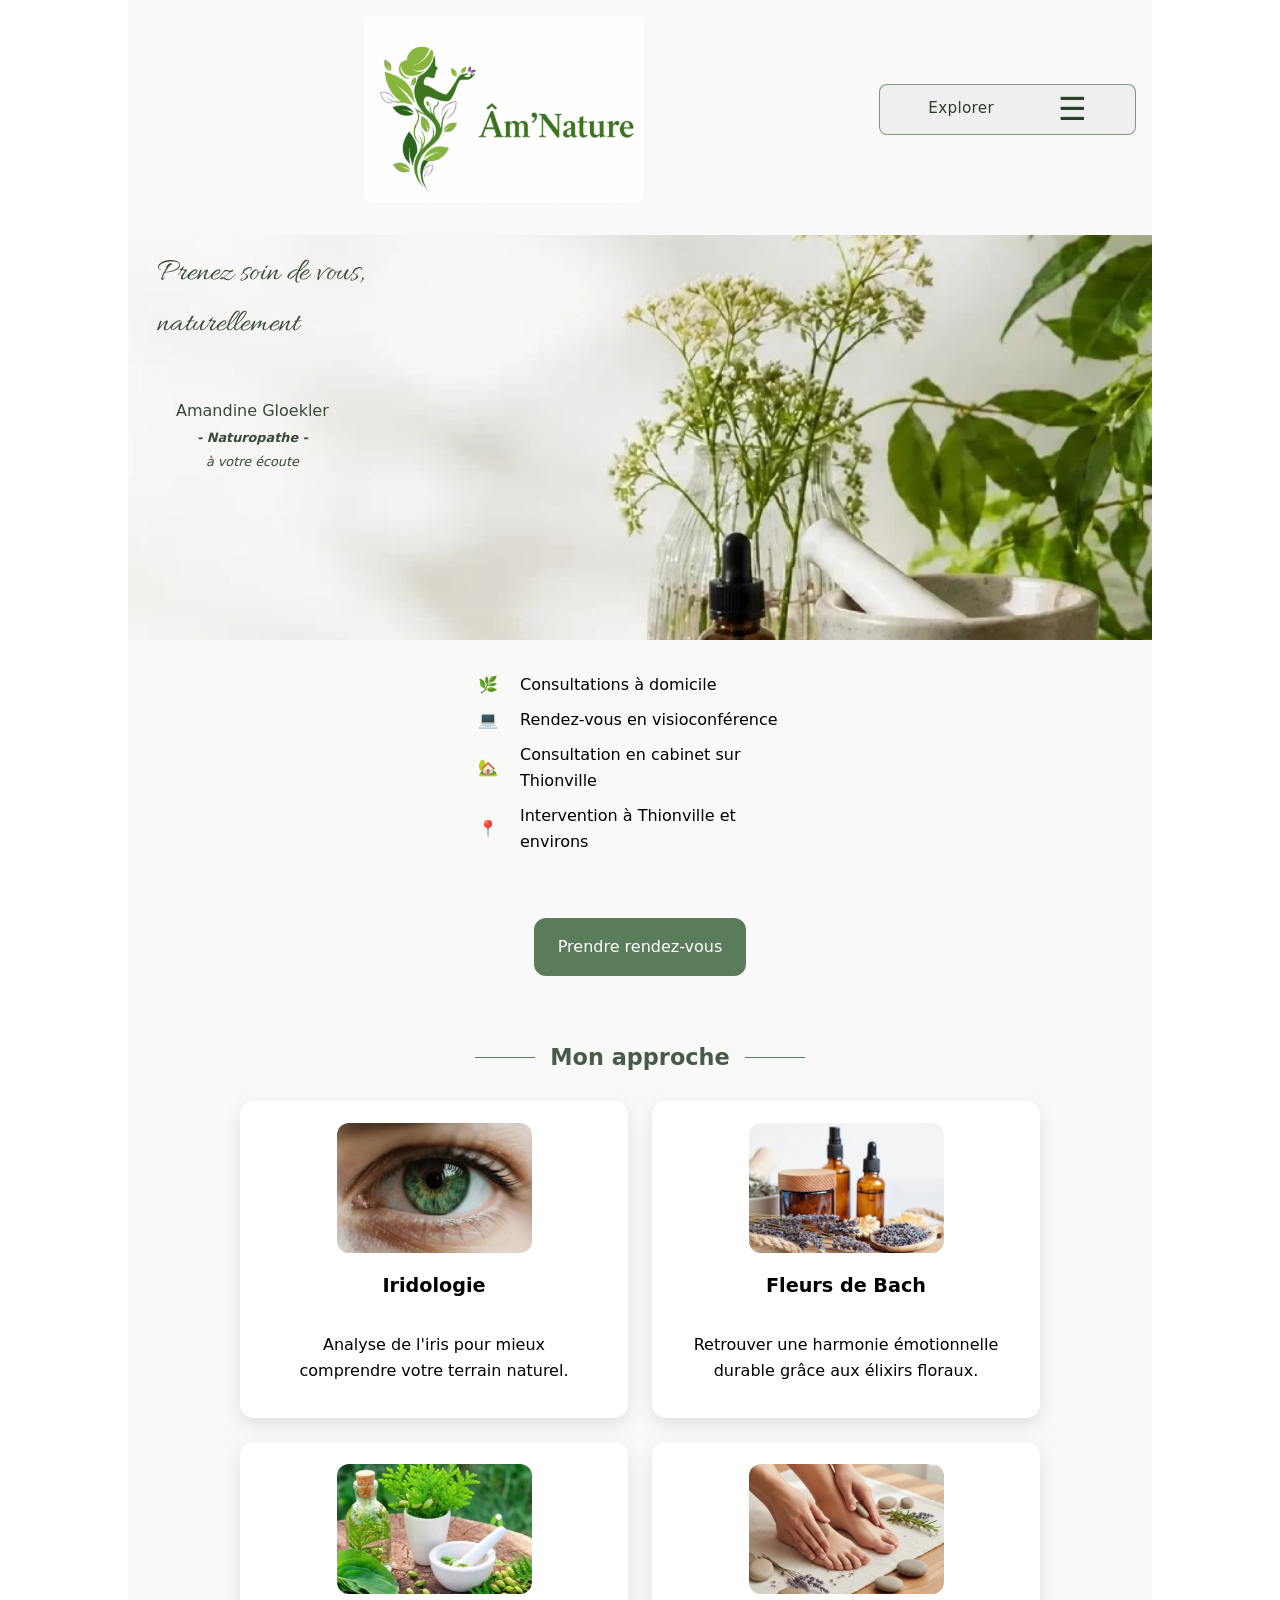
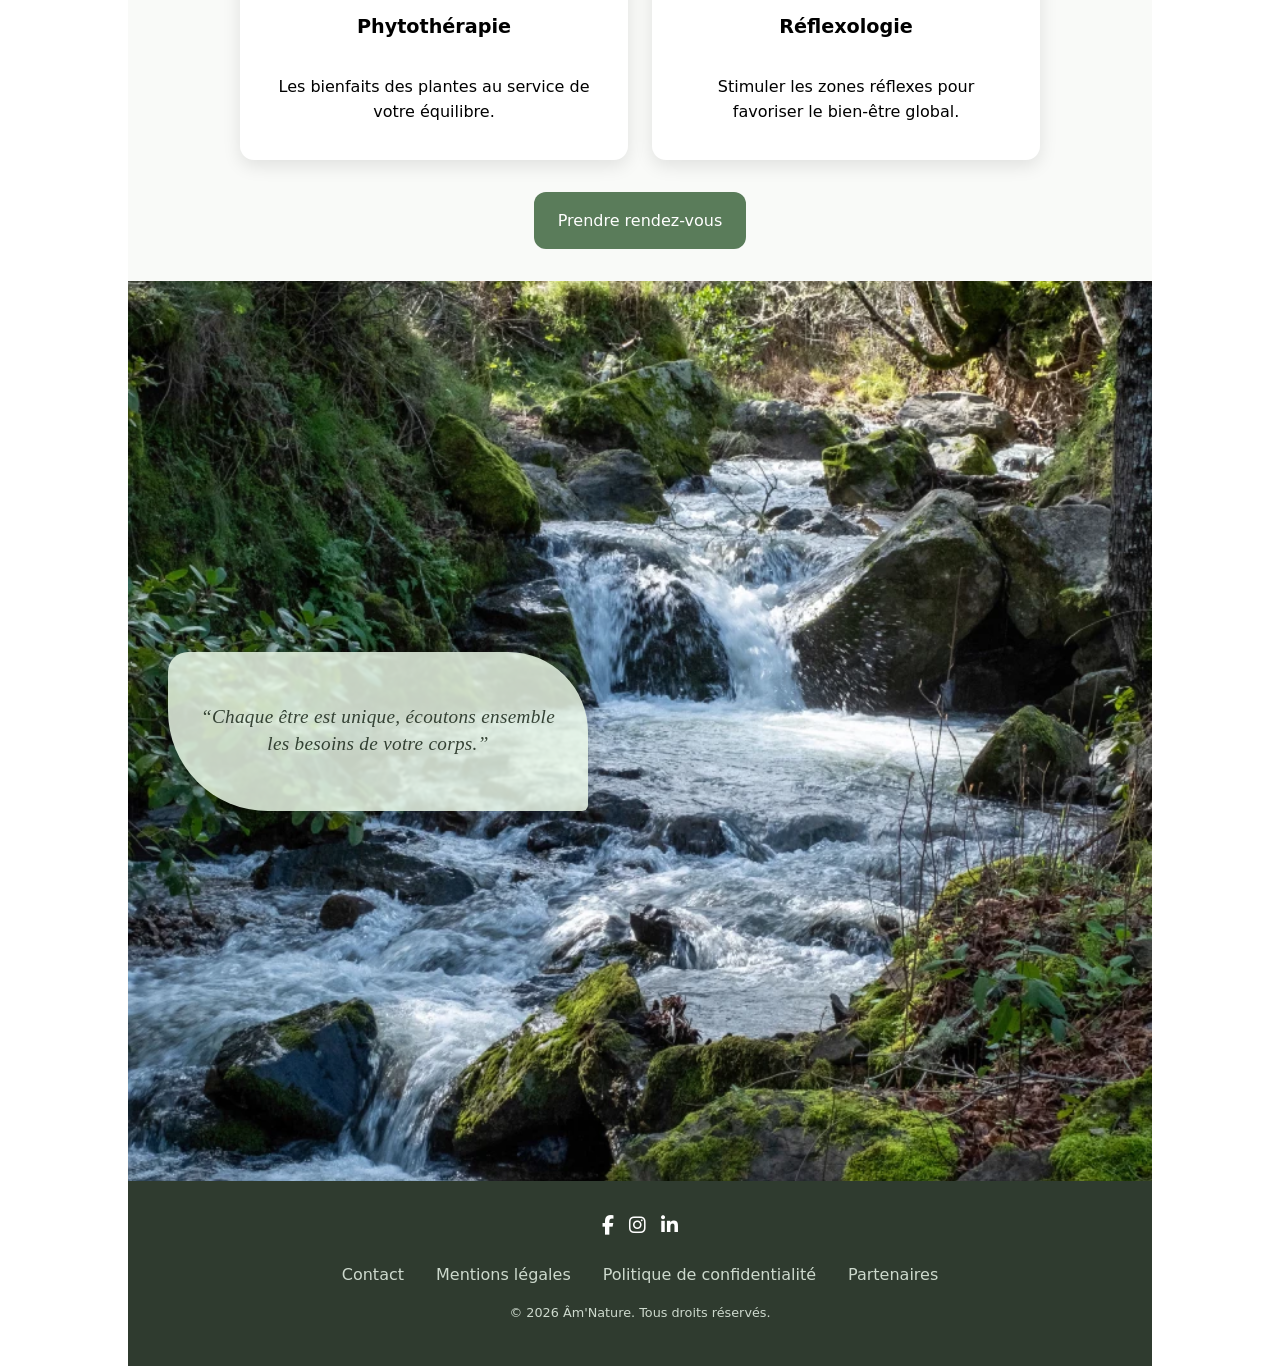
==== index.html @ fe2922ab "design desktop, maj css" ====
<!DOCTYPE html>
<html lang="fr">
<head>
    <meta charset="UTF-8">
    <meta name="viewport" content="width=device-width, initial-scale=1.0">

    <!----- SEO DE BASE ----->

    <title>Am'Nature - Accueil | Naturopathe à [Ville]</title>

    <meta name="description" content="[Description courte du cabinet : naturopathie, accompagnement bien-être, etc.]">

    <link rel="canonical" href="https://www.[ton-site].fr/">

    <!----- FAVICONS ----->

    <link rel="icon" href="/favicon.ico">

    <link rel="icon" type="image/png" sizes="32x32" href="images/favicon/icon32.png">
    <link rel="icon" type="image/png" sizes="16x16" href="images/favicon/icon16.png">

    <link rel="apple-touch-icon" sizes="180x180" href="/apple-touch-icon.png">

    <meta name="theme-color" content="#ffffff">

    <!----- CSS ----->

    <link rel="stylesheet" href="css/reset.css">
    <link rel="stylesheet" href="css/base.css">

    <!----- POLICES / ICONES ----->

    <link rel="stylesheet" href="https://cdnjs.cloudflare.com/ajax/libs/font-awesome/6.7.2/css/all.min.css">

    <link rel="preconnect" href="https://fonts.googleapis.com">
    <link rel="preconnect" href="https://fonts.gstatic.com" crossorigin>

    <link href="https://fonts.googleapis.com/css2?family=Source+Sans+3:wght@300;400;600;700&display=swap" rel="stylesheet">
    <link href="https://fonts.googleapis.com/css2?family=Great+Vibes&display=swap" rel="stylesheet">
    <link href="https://fonts.googleapis.com/css2?family=Allura&family=Manrope:wght@300;400;500;600;700&display=swap" rel="stylesheet">

    <!----- OPEN GRAPH (réseaux sociaux) ----->

    <meta property="og:title" content="Am'Nature | Naturopathe à [Ville]">
    <meta property="og:description" content="[Description courte du cabinet]">
    <meta property="og:type" content="website">
    <meta property="og:url" content="https://www.[ton-site].fr/">
    <meta property="og:image" content="https://www.[ton-site].fr/og-image.jpg">

</head>

<body id="top">
    <div class="wrapper">
    <button class="back-to-top" aria-label="Retour en haut de la page">
        <i class="fa-solid fa-arrow-up"></i>
    </button>

<header class="header">
    
    <div class="logo">
            <img src="images/logo/eco-inspired-nature-logo.png" alt="Logo Am'Nature, retour à l’accueil">
    </div>

    <nav class="nav">
        <button class="nav-toggle" aria-label="Ouvrir le menu">
            <span>Explorer</span> 
            <span class="burger">☰</span>
        </button>

        <ul class="nav-menu">
            <li><a href="index.html">Accueil</a></li>
            <li><a href="accompagnements.html">Accompagnements</a></li>
            <li><a href="quand-consulter.html">Quand consulter ?</a></li> 
            <li><a href="tarifs-prestations.html">Prestations</a></li>
            <li><a href="a-propos.html">Qui suis-je ?</a></li>
            <li><a href="contact.html">Contact</a></li>
        </ul>
    </nav>

</header>

<main>
    <section class="home-hero">
        <div class="home-hero-image">
        
            <div class="home-hero-content">

                <h1>
                    Prenez soin de vous,<br>
                    naturellement
                </h1>

                <div class="subtitle">
                    <span class="name">Amandine Gloekler</span>
                    <span class="job">- <strong>Naturopathe</strong> - </span>
                    <span class="tagline">à votre écoute</span>
                </div>

            </div>
        </div>

        <ul class="services-list">
            <li>
                <span class="icon">🌿</span>
                <span>Consultations à domicile</span>
            </li>

            <li>
                <span class="icon">💻</span>
                <span>Rendez-vous en visioconférence</span>
            </li>

            <li>
                <span class="icon">🏡</span>
                <span>Consultation en cabinet sur Thionville</span>
            </li>

            <li>
                <span class="icon">📍</span>
                <span>Intervention à Thionville et environs</span>
            </li>
        </ul>

        <div class="cta-wrapper">
            <a href="https://calendly.com/nicolas-dorwald/consultation-naturopathie"
            target="_blank"
            class="cta">
                Prendre rendez-vous
            </a>
        </div>

    </section>

    <section class="services">
        <h3 class="decorative-title">Mon approche</h3>

        <div class="grid">
            <article>
            <img src="images/vignettes/iridology_green-1.webp" alt="Image d'un oeil vert">
                <h4>Iridologie</h4>
                <p>Analyse de l'iris pour mieux comprendre votre terrain naturel.</p>
            </article>

            <article>
                <img src="images/vignettes/image2.webp" alt="Image illustrant les fleurs de Bach">
                <h4>Fleurs de Bach</h4>
                <p>Retrouver une harmonie émotionnelle durable grâce aux élixirs floraux.</p>
            </article>

            <article>
                <img src="images/vignettes/image1.webp" alt="Image illustrant la phytothérapie">
                <h4>Phytothérapie</h4>
                <p>Les bienfaits des plantes au service de votre équilibre.</p>
            </article>

            <article>
                <img src="images/vignettes/reflexologie.webp" alt="Image illustrant la réflexologie">
                <h4>Réflexologie</h4>
                <p>Stimuler les zones réflexes pour favoriser le bien-être global.</p>
            </article>
        </div>
        <div class="cta-wrapper">
            <a href="https://calendly.com/nicolas-dorwald/consultation-naturopathie"
            target="_blank"
            class="cta">
                Prendre rendez-vous
            </a>
        </div>

    </section>

    <section class="nature-image">
        <div class="nature-image-inner">
            <div class="overlay">
                <p class="quote">
                    “Chaque être est unique, écoutons ensemble les besoins de votre corps.”
                </p>
            </div>
        </div>
    </section>

</main>

<footer class="footer">

    <div class="footer-content">

        <div class="social-links">
            <a href="https://www.facebook.com/share/1D69iW2Xgn/?mibextid=wwXIfr" aria-label="Facebook">
                <i class="fa-brands fa-facebook-f"></i>
            </a>

            <a href="https://www.instagram.com/am_nature57" aria-label="Instagram">
                <i class="fa-brands fa-instagram"></i>
            </a>

            <a href="#" aria-label="LinkedIn">
                <i class="fa-brands fa-linkedin-in"></i>
            </a>

        </div>
        <nav>
            <ul>
                <li><a href="contact.html">Contact</a></li>
                <li><a href="mentions-legales.html#mentions-legales">Mentions légales</a></li>
                <li><a href="mentions-legales.html#politique-confidentialite">Politique de confidentialité</a></li>
                <li><a href="a-propos.html#partners">Partenaires</a></li>
            </ul>
        </nav>
        <p>&copy; 2026 Âm'Nature. Tous droits réservés.</p>
    </div>
</footer>
</div>
    <a href="#top" class="back-to-top">↑</a>
    <script src="js/back-to-top.js"></script>
    <script src="js/nav-toggle.js"></script>

    <script src="https://assets.calendly.com/assets/external/widget.js" defer></script>


</body>
</html>
---- css/base.css ----
@import url("header.css");
@import url("home.css");
@import url("tarifs-prestations.css");
@import url("footer.css");
@import url("accompagnements.css");
@import url("quand-consulter.css");
@import url("contact.css");
@import url("a-propos.css");
@import url("mentions-legales.css");
@import url("responsive.css");

:root {
    /* couleurs */
    --background-color: rgba(203, 215, 192, 0.123);
    --background-overlay: #effcebd3;
    --title-color: rgb(70, 92, 72);
    /* polices */
    --font-title: 'Source Sans 3', sans-serif;
    --font-accent: 'Allura', cursive;
    --font-main: system-ui, -apple-system, Segoe UI, Roboto, Arial, sans-serif;
}

body {
    font-family: var(--font-main);
}

main {
    background: var(--background-color);
}

h1 {
    font-size: 1.5rem;
    margin: .8rem;
    color: var(--title-color);
    font-family: var(--font-title);
    text-align: center;
    margin-bottom: 2rem;
}

.decorative-title {
    margin-bottom: 25px;
    font-size: 1.4rem;
    display: flex;
    align-items: center;
    justify-content: center;
    gap: 15px;
    color: var(--title-color);
}

.decorative-title::before,
.decorative-title::after {
    content: "";
    width: 60px;
    height: 1px;
    background-color: #5a7c5a;
}

h4 {
    font-size: 1.2rem;
    text-align: center;
    margin: .5rem;
}

p {
    color: black;
    margin: .8rem;
}

.consultation-hero, .accompagnement-hero,
.prestations-hero, .about-hero,
.contact-hero, .legal-page {
    padding: 1.2rem;
}

.intro-card, .consultation-card,
.about-card, .story-card,
.qualification-card, .partners-card {
    background: white;
    border-radius: 14px;
    padding: .5rem;
    max-width: 700px;
    margin: auto;
    box-shadow: 0 6px 18px rgba(0,0,0,0.08);
}
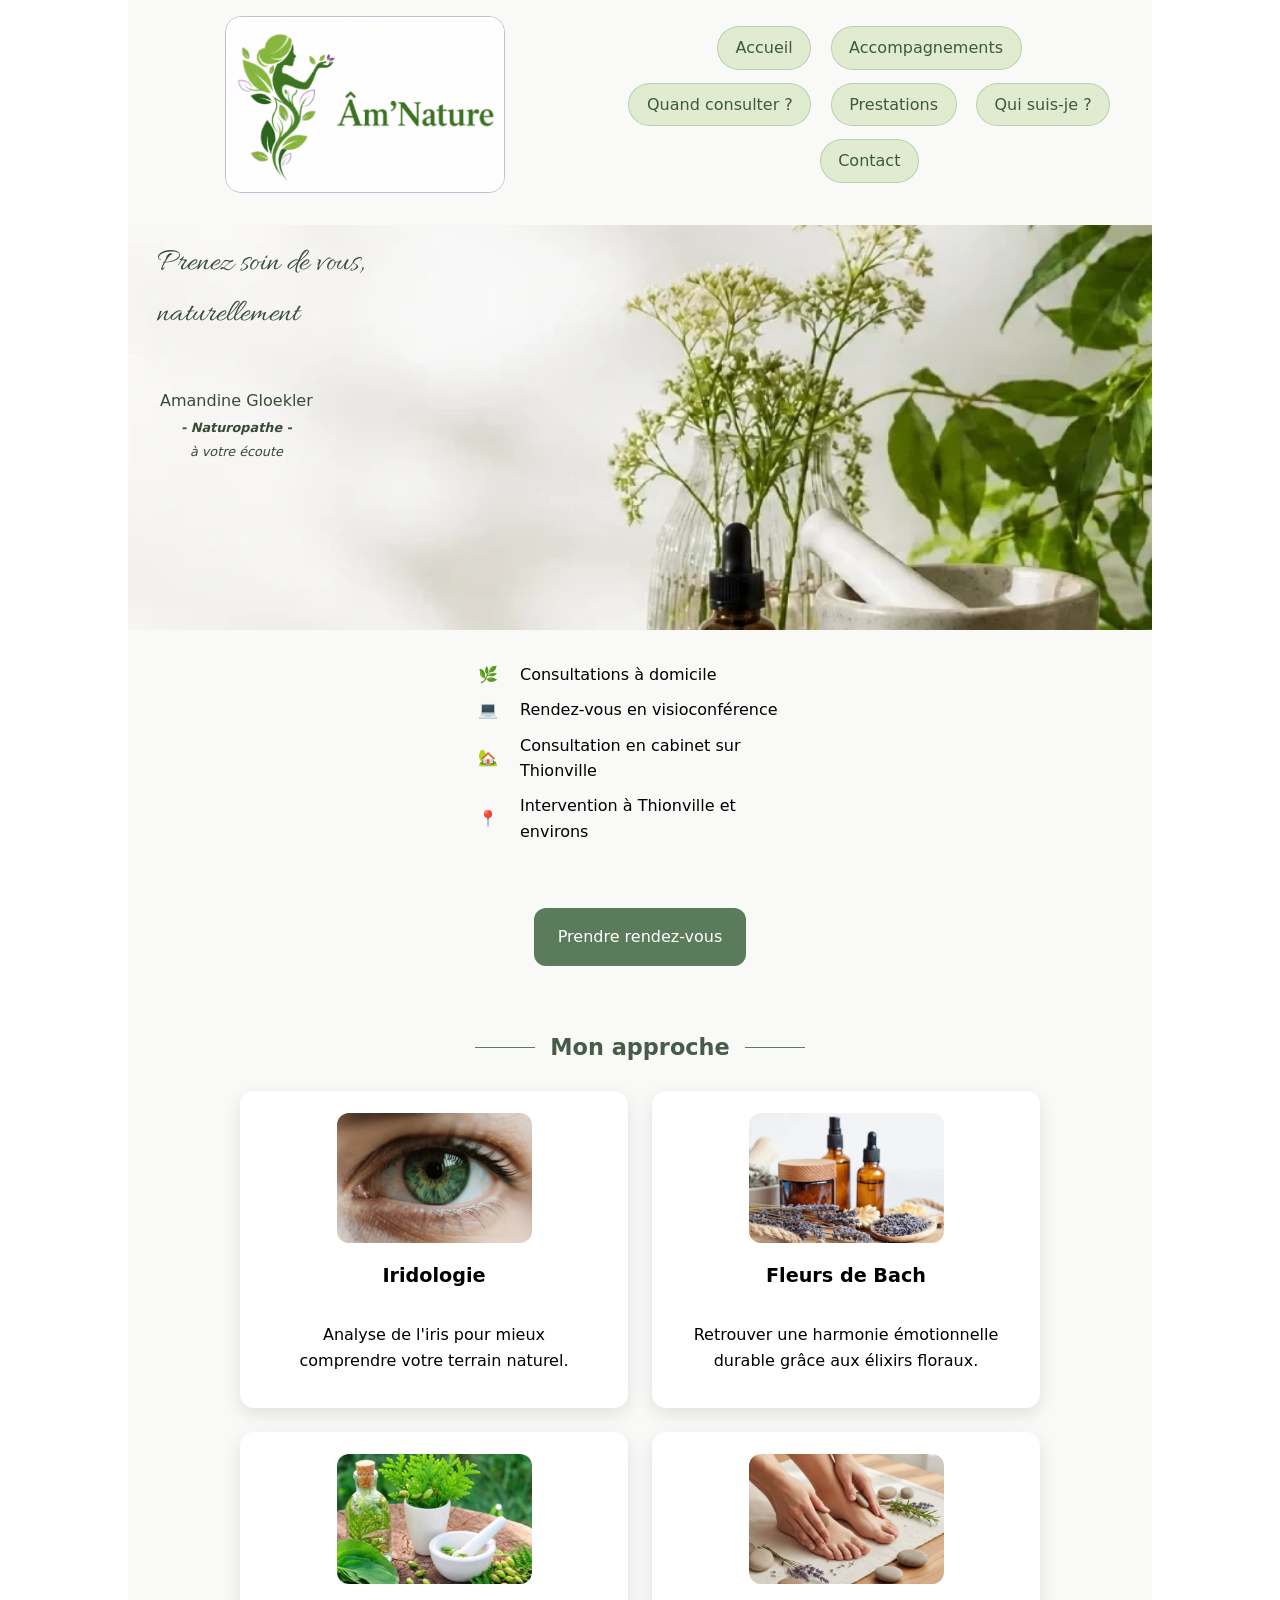
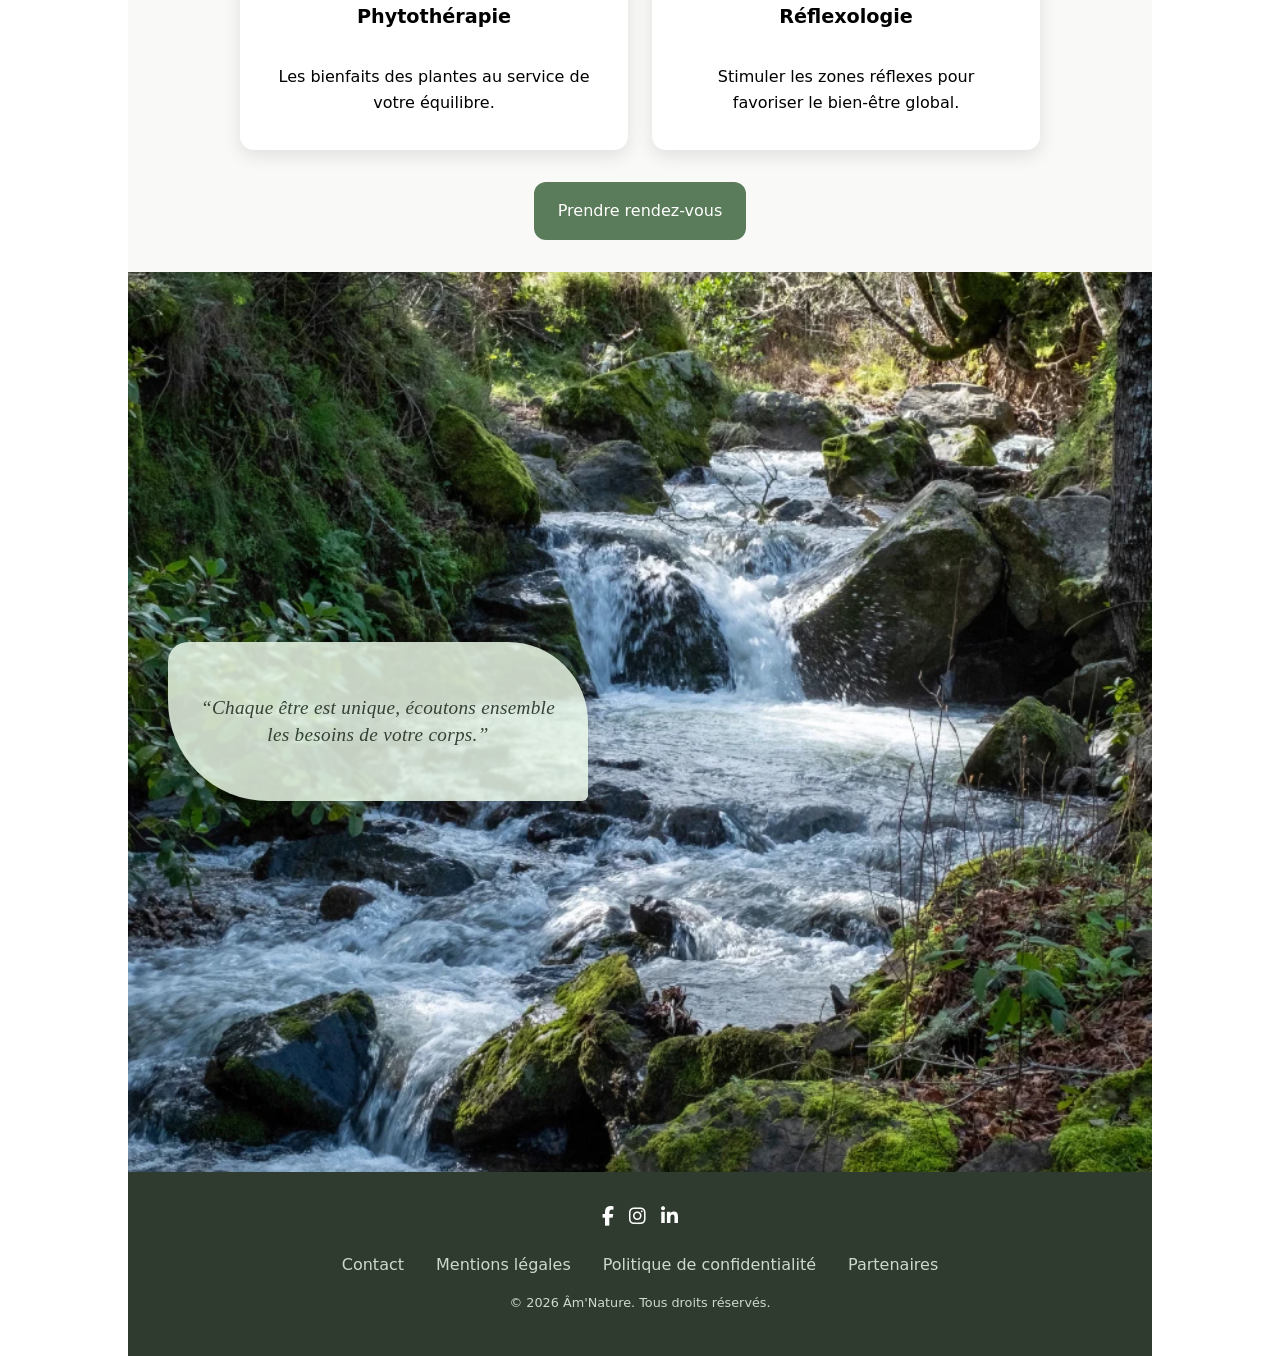
==== commit 98f4676e: "mods calendly ok" ====
--- a/index.html
+++ b/index.html
@@ -122,7 +122,7 @@
         </ul>
 
         <div class="cta-wrapper">
-            <a href="https://calendly.com/nicolas-dorwald/consultation-naturopathie"
+            <a href="https://calendly.com/amandine-gloeckler"
             target="_blank"
             class="cta">
                 Prendre rendez-vous
@@ -160,7 +160,7 @@
             </article>
         </div>
         <div class="cta-wrapper">
-            <a href="https://calendly.com/nicolas-dorwald/consultation-naturopathie"
+            <a href="https://calendly.com/amandine-gloeckler"
             target="_blank"
             class="cta">
                 Prendre rendez-vous
--- a/css/base.css
+++ b/css/base.css
@@ -12,6 +12,7 @@
 :root {
     /* couleurs */
     --background-color: rgba(203, 215, 192, 0.123);
+    --fushia-border: #a77fb388;
     --background-overlay: #effcebd3;
     --title-color: rgb(70, 92, 72);
     /* polices */
@@ -78,7 +79,38 @@
     background: white;
     border-radius: 14px;
     padding: .5rem;
-    max-width: 700px;
+    max-width: 600px;
     margin: auto;
     box-shadow: 0 6px 18px rgba(0,0,0,0.08);
 }
+
+.accompagnement-hero img, .consultation-hero img, 
+.prestations-hero img, .about-hero img, .contact-hero img {
+    max-width: 500px;
+    border-radius: 1rem;
+    margin-bottom: 2rem;
+    box-shadow: 0 6px 18px rgba(0,0,0,.1);
+    margin-left: auto;
+    margin-right: auto;
+}
+
+.intro {
+    text-align: center;
+    font-size: 1rem;
+    margin-bottom: 1.5rem;
+    font-style: italic;
+    max-width: 500px;
+    margin-left: auto;
+    margin-right: auto;
+}
+
+/* ----- Responsive Design ----- */
+
+@media (min-width: 1024px) {
+
+    .wrapper {
+        max-width: 1024px;
+        margin: 0 auto;
+    }
+    
+}
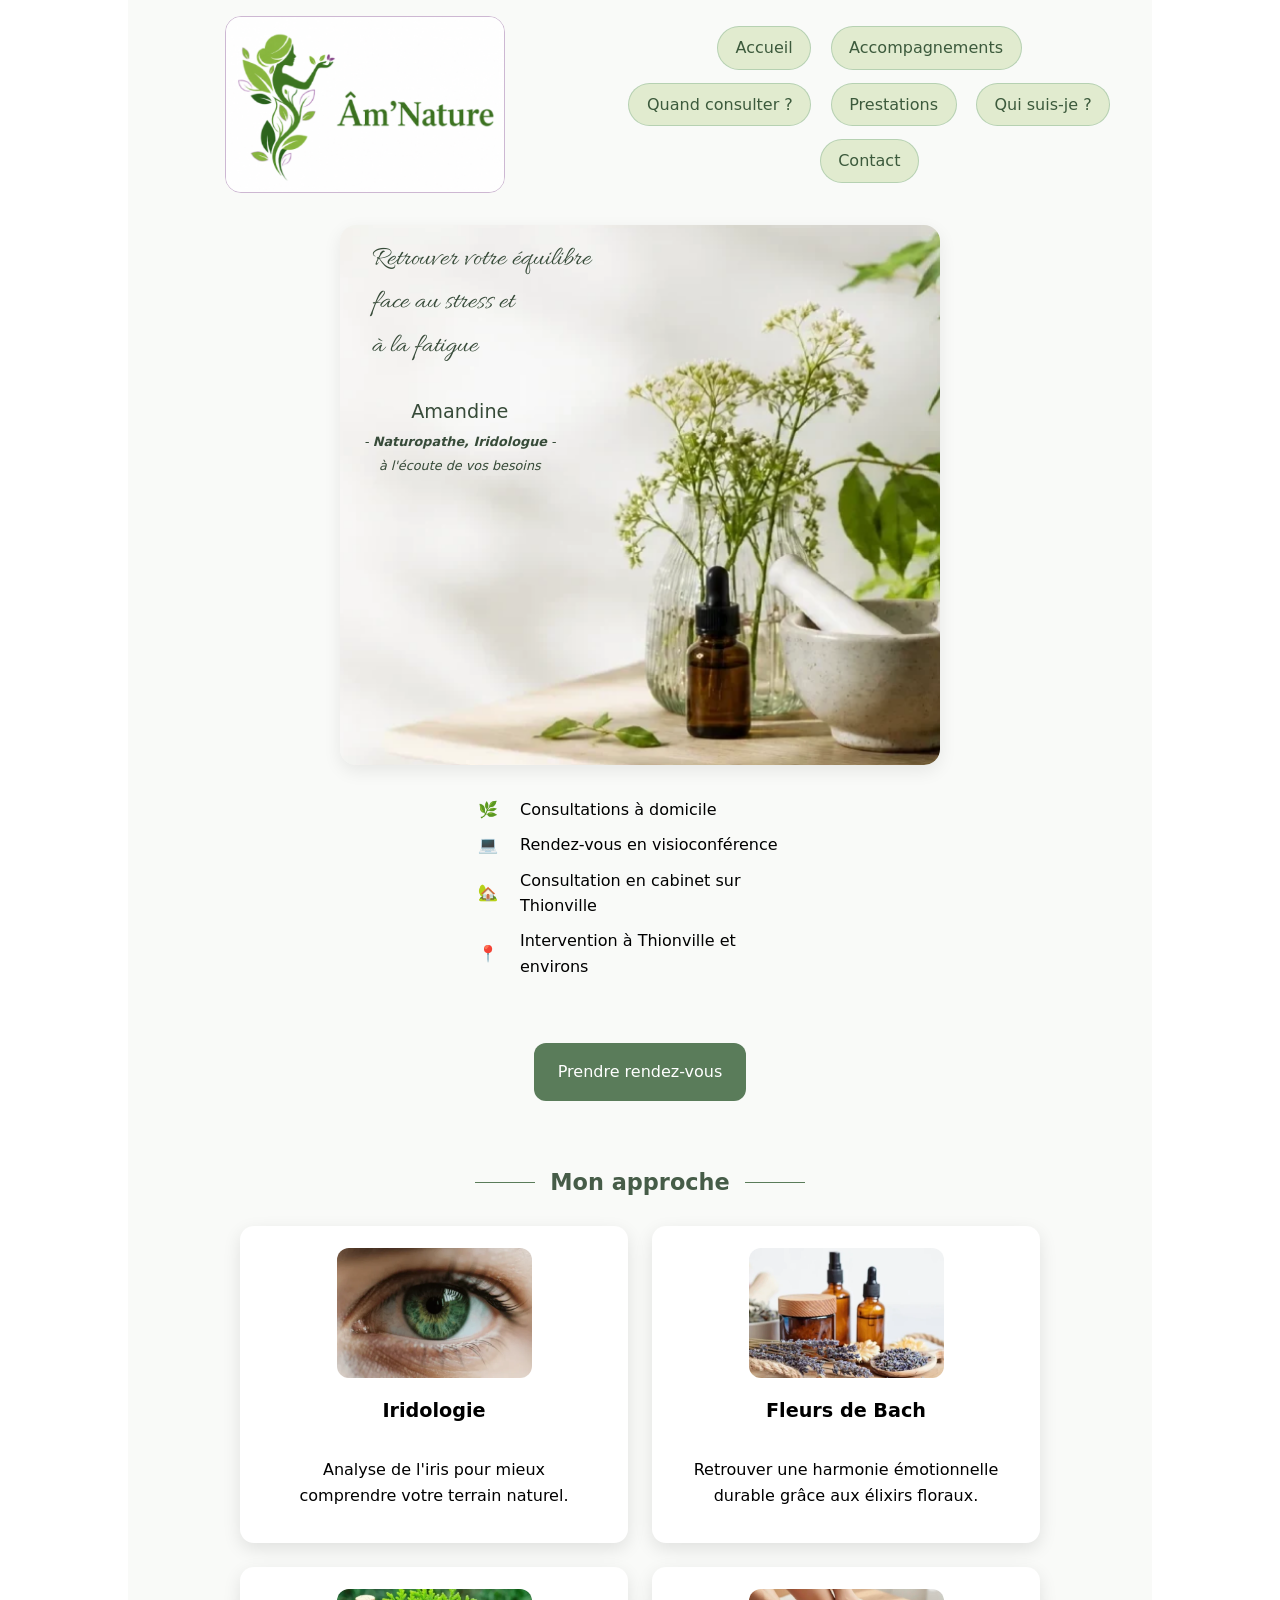
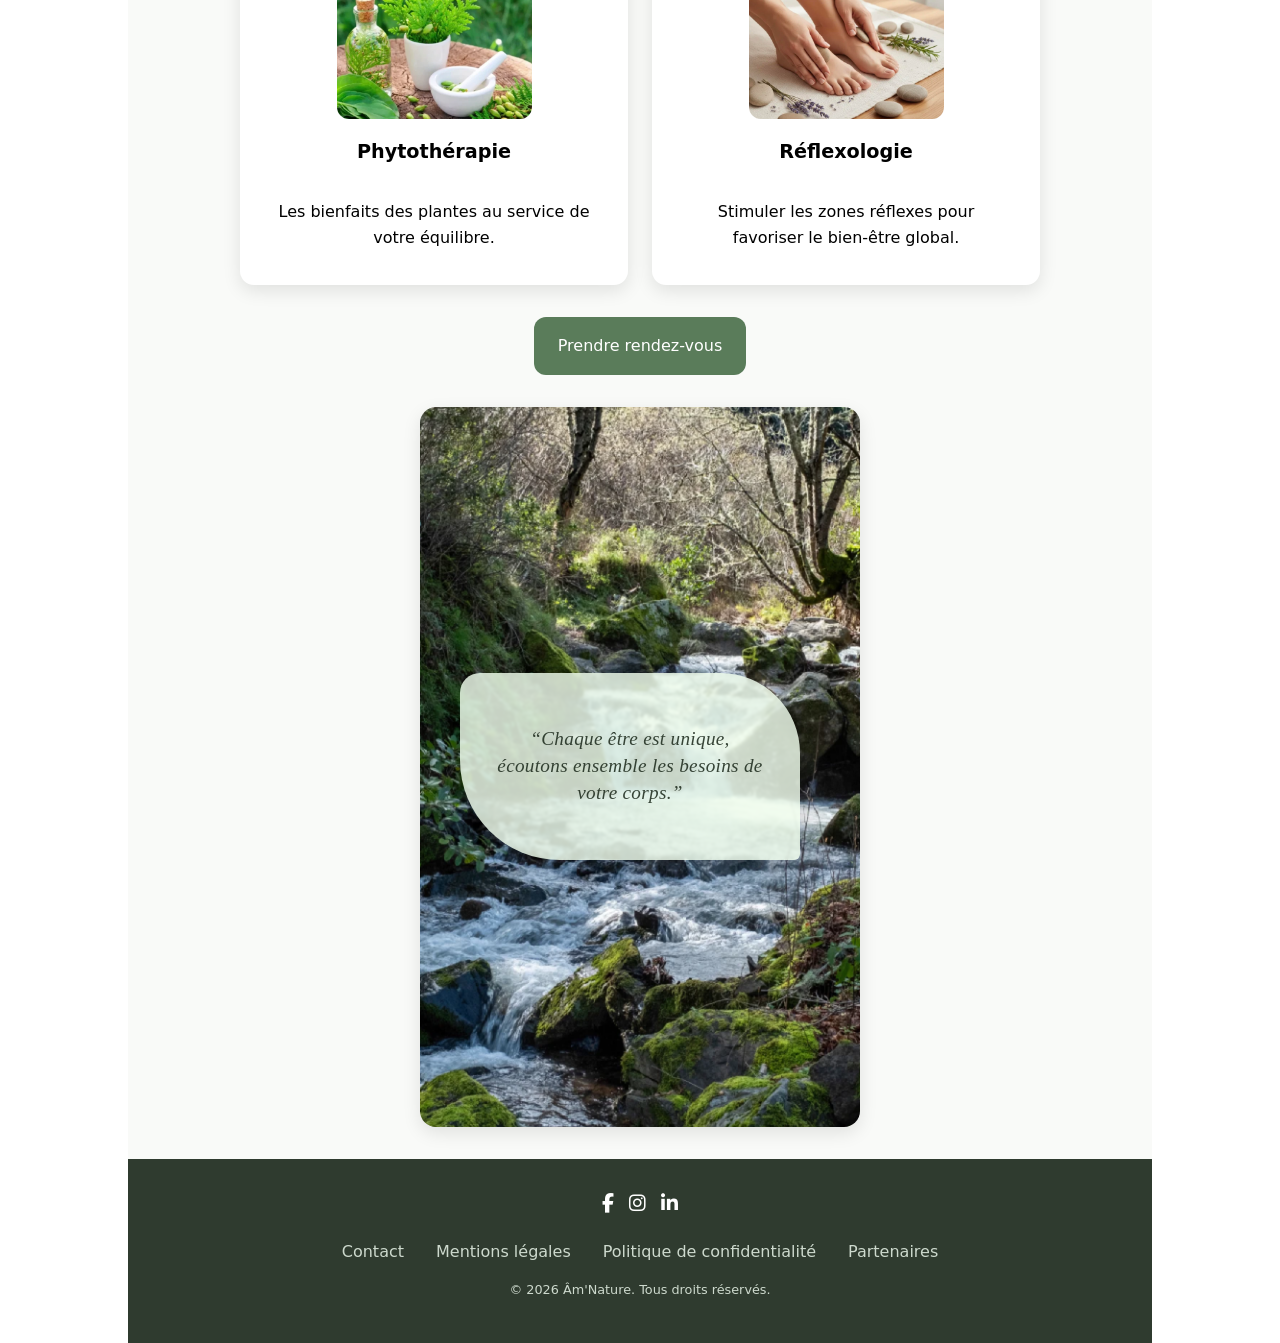
==== commit 72f7c947: "mods titles" ====
--- a/index.html
+++ b/index.html
@@ -86,14 +86,15 @@
             <div class="home-hero-content">
 
                 <h1>
-                    Prenez soin de vous,<br>
-                    naturellement
+                    Retrouver votre équilibre<br>
+                    face au stress et<br>
+                    à la fatigue
                 </h1>
 
                 <div class="subtitle">
-                    <span class="name">Amandine Gloekler</span>
-                    <span class="job">- <strong>Naturopathe</strong> - </span>
-                    <span class="tagline">à votre écoute</span>
+                    <span class="name">Amandine</span>
+                    <span class="job">- <strong>Naturopathe, Iridologue</strong> - </span>
+                    <span class="tagline">à l'écoute de vos besoins</span>
                 </div>
 
             </div>
--- a/css/base.css
+++ b/css/base.css
@@ -27,6 +27,7 @@
 
 main {
     background: var(--background-color);
+    padding-bottom: 2rem;
 }
 
 h1 {
@@ -74,10 +75,10 @@
 }
 
 .intro-card, .consultation-card,
-.about-card, .story-card,
+.about-card, .story-card, 
 .qualification-card, .partners-card {
     background: white;
-    border-radius: 14px;
+    border-radius: 1rem;
     padding: .5rem;
     max-width: 600px;
     margin: auto;
@@ -104,6 +105,7 @@
     margin-right: auto;
 }
 
+
 /* ----- Responsive Design ----- */
 
 @media (min-width: 1024px) {
@@ -113,4 +115,19 @@
         margin: 0 auto;
     }
     
-}+}
+
+@media (min-width: 500px) {
+
+    .consultation-image, .nature-image-inner, .about-image-inner {
+        max-width: 440px;
+        margin: auto;
+        border-radius: 1rem;
+        box-shadow: 0 6px 18px rgba(0,0,0,.1);
+    }
+    
+    .overlay {
+        max-width: 340px;
+    }
+
+}
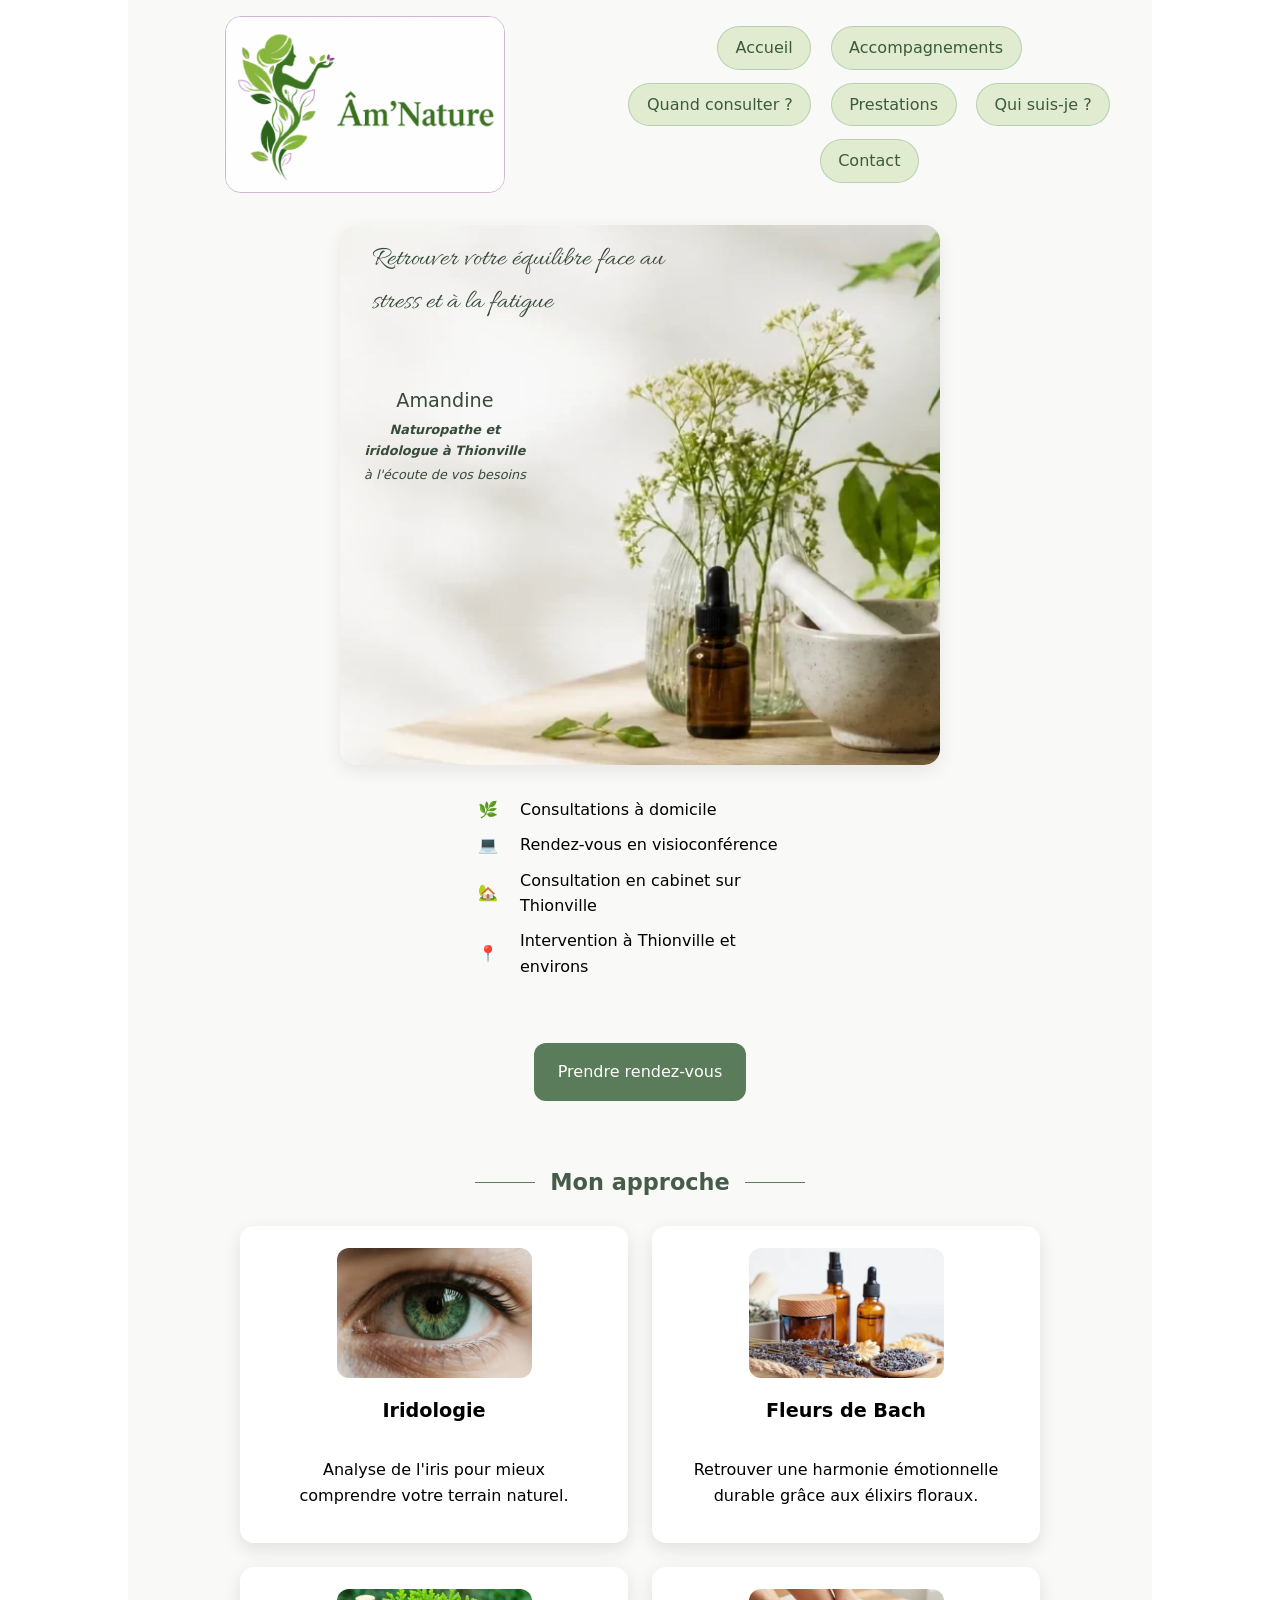
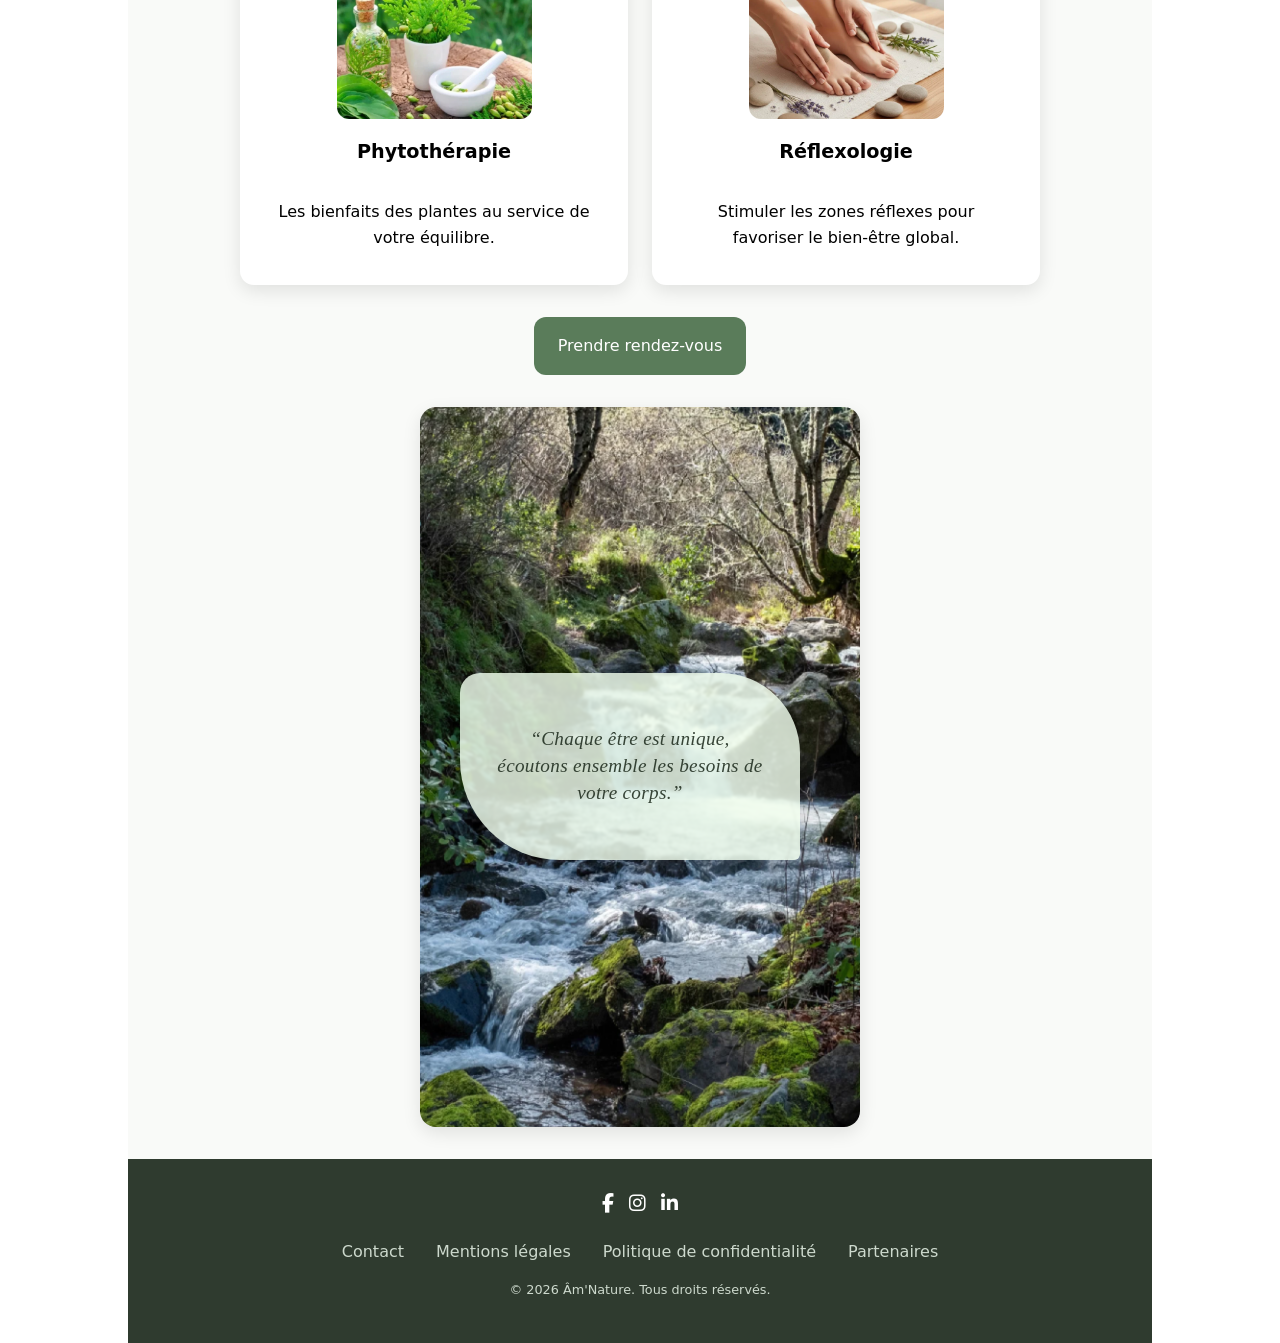
==== commit 6be60cc2: "update h1" ====
--- a/index.html
+++ b/index.html
@@ -6,11 +6,11 @@
 
     <!----- SEO DE BASE ----->
 
-    <title>Am'Nature - Accueil | Naturopathe à [Ville]</title>
-
-    <meta name="description" content="[Description courte du cabinet : naturopathie, accompagnement bien-être, etc.]">
-
-    <link rel="canonical" href="https://www.[ton-site].fr/">
+    <title>Am'Nature - Accueil | Naturopathe à Thionville</title>
+
+    <meta name="description" content="Am'Nature, naturopathe à Thionville et alentours. Découvrez la naturopathie, l'iridologie, les fleurs de Bach, la phytothérapie et la réflexologie.">
+
+    <link rel="canonical" href="https://amnature.fr/">
 
     <!----- FAVICONS ----->
 
@@ -41,11 +41,11 @@
 
     <!----- OPEN GRAPH (réseaux sociaux) ----->
 
-    <meta property="og:title" content="Am'Nature | Naturopathe à [Ville]">
-    <meta property="og:description" content="[Description courte du cabinet]">
+    <meta property="og:title" content="Am'Nature | Naturopathe à Thionville">
+    <meta property="og:description" content="Am'Nature, naturopathe à Thionville et alentours. Naturopathie, iridologie, fleurs de Bach, phytothérapie et réflexologie.">
     <meta property="og:type" content="website">
-    <meta property="og:url" content="https://www.[ton-site].fr/">
-    <meta property="og:image" content="https://www.[ton-site].fr/og-image.jpg">
+    <meta property="og:url" content="https://amnature.fr/">
+    <meta property="og:image" content="https://amnature.fr/og-image.jpg">
 
 </head>
 
@@ -84,16 +84,16 @@
         <div class="home-hero-image">
         
             <div class="home-hero-content">
-
-                <h1>
-                    Retrouver votre équilibre<br>
-                    face au stress et<br>
-                    à la fatigue
-                </h1>
+                
+                <p class="hero-tagline">
+                    Retrouver votre équilibre face au stress et à la fatigue
+                </p>
 
                 <div class="subtitle">
                     <span class="name">Amandine</span>
-                    <span class="job">- <strong>Naturopathe, Iridologue</strong> - </span>
+
+                    <h1 class="job">Naturopathe et <br>iridologue à Thionville</h1>
+
                     <span class="tagline">à l'écoute de vos besoins</span>
                 </div>
 
@@ -123,9 +123,7 @@
         </ul>
 
         <div class="cta-wrapper">
-            <a href="https://calendly.com/amandine-gloeckler"
-            target="_blank"
-            class="cta">
+            <a href="contact.html" class="cta">
                 Prendre rendez-vous
             </a>
         </div>
@@ -161,9 +159,7 @@
             </article>
         </div>
         <div class="cta-wrapper">
-            <a href="https://calendly.com/amandine-gloeckler"
-            target="_blank"
-            class="cta">
+            <a href="contact.html" class="cta">
                 Prendre rendez-vous
             </a>
         </div>
@@ -195,7 +191,7 @@
                 <i class="fa-brands fa-instagram"></i>
             </a>
 
-            <a href="#" aria-label="LinkedIn">
+            <a href="https://www.linkedin.com/in/amandine-gloeckler-520211410/" aria-label="LinkedIn">
                 <i class="fa-brands fa-linkedin-in"></i>
             </a>
 
--- a/css/base.css
+++ b/css/base.css
@@ -30,14 +30,14 @@
     padding-bottom: 2rem;
 }
 
-h1 {
+/* .hero-tagline {
     font-size: 1.5rem;
     margin: .8rem;
     color: var(--title-color);
     font-family: var(--font-title);
     text-align: center;
     margin-bottom: 2rem;
-}
+} */
 
 .decorative-title {
     margin-bottom: 25px;
@@ -83,6 +83,10 @@
     max-width: 600px;
     margin: auto;
     box-shadow: 0 6px 18px rgba(0,0,0,0.08);
+}
+
+.partners-card {
+    padding: 1rem;
 }
 
 .accompagnement-hero img, .consultation-hero img, 
